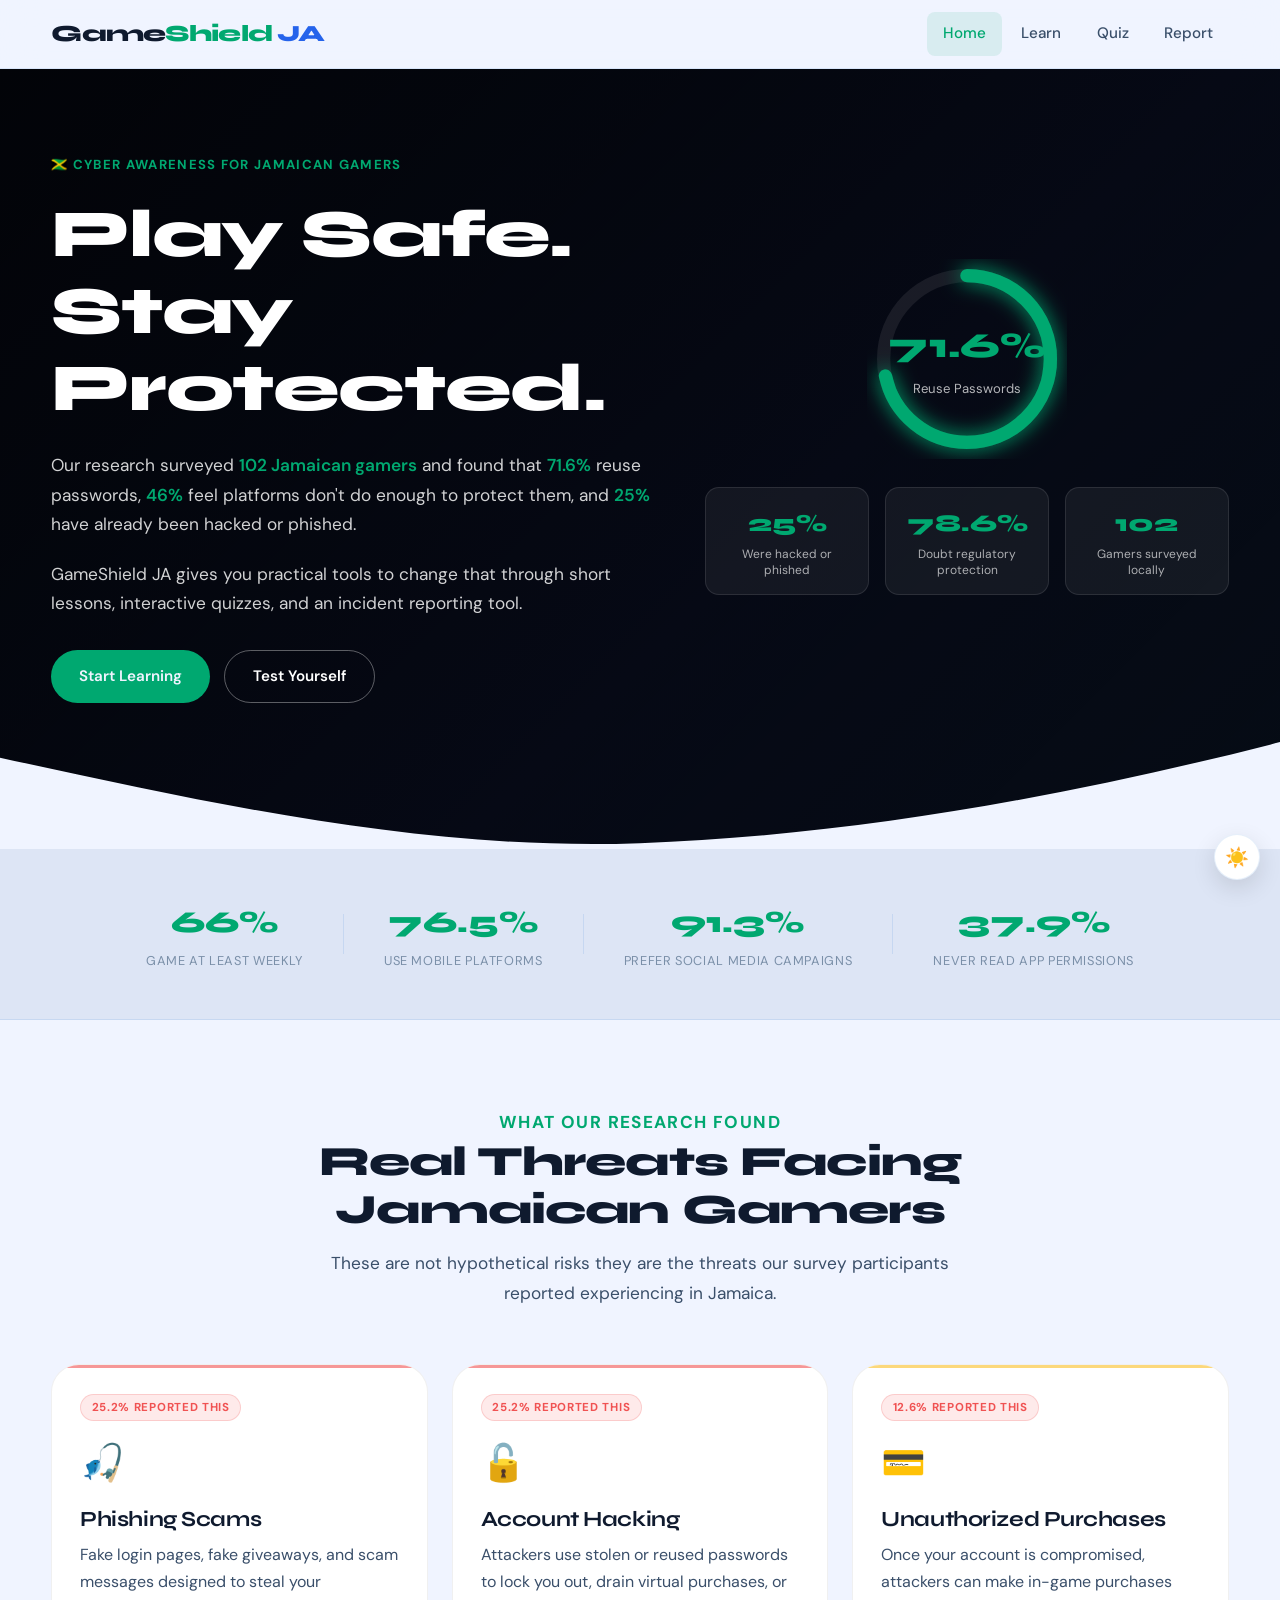
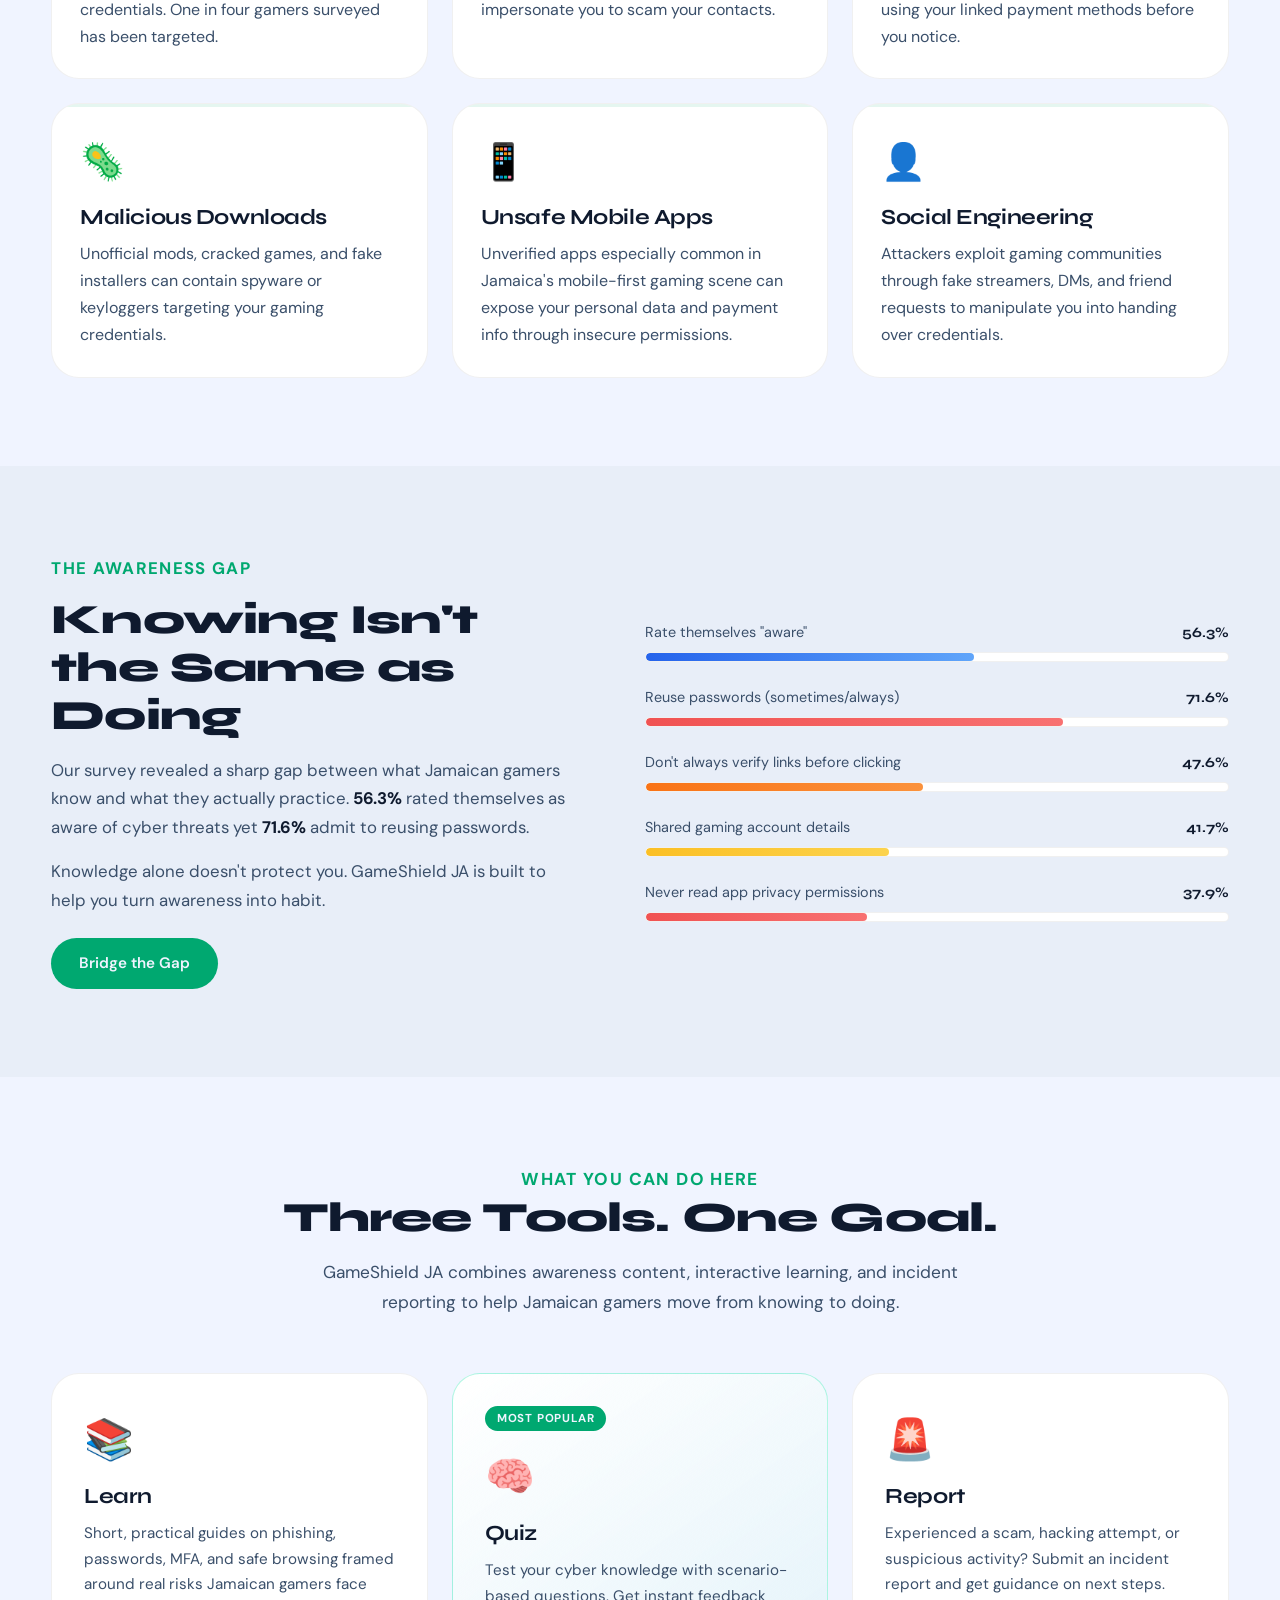
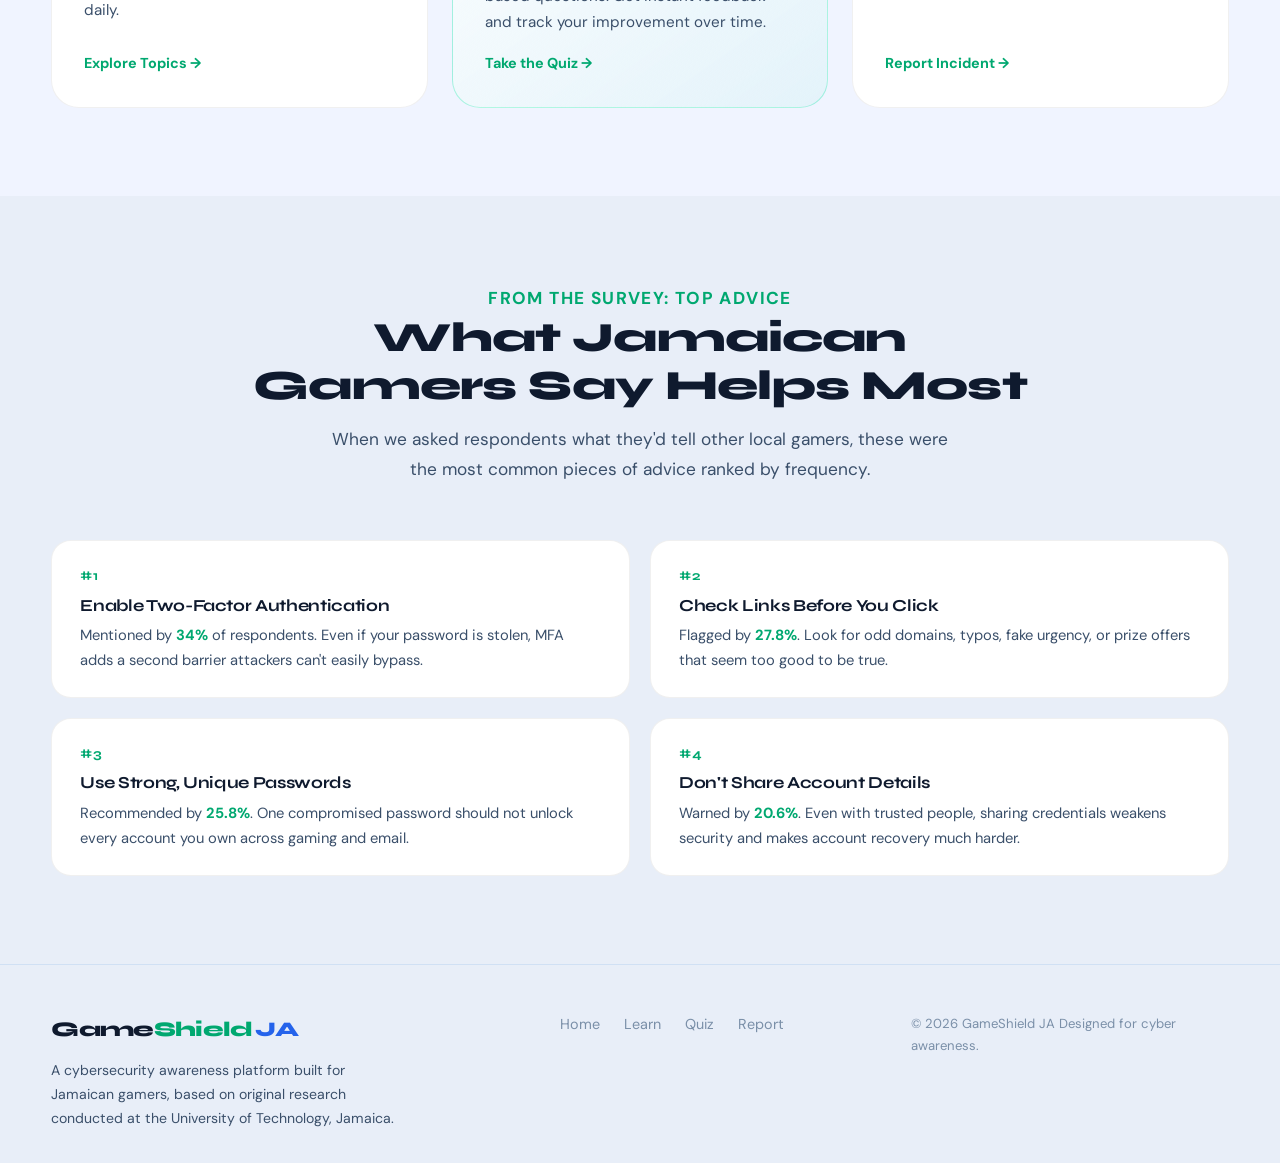
==== index.html @ a0d6e057 "Add files via upload" ====
<!DOCTYPE html>
<html lang="en">
<head>
  <meta charset="UTF-8" />
  <meta name="viewport" content="width=device-width, initial-scale=1.0" />
  <title>GameShield JA | Protecting Jamaican Gamers Online</title>
  <link rel="preconnect" href="https://fonts.googleapis.com">
  <link rel="preconnect" href="https://fonts.gstatic.com" crossorigin>
  <link href="https://fonts.googleapis.com/css2?family=Syne:wght@400;600;700;800&family=DM+Sans:ital,opsz,wght@0,9..40,300;0,9..40,400;0,9..40,500;0,9..40,600;1,9..40,400&display=swap" rel="stylesheet">
  <link rel="stylesheet" href="css/style.css" />
</head>
<body>
  <header class="site-header">
    <div class="container nav-wrap">
      <a href="index.html" class="logo">Game<span>Shield</span>&thinsp;<em>JA</em></a>
      <button class="menu-toggle" aria-label="Open navigation menu" aria-expanded="false" aria-controls="site-nav">&#9776;</button>
      <nav id="site-nav" class="site-nav" aria-label="Main navigation">
        <a href="index.html" class="active">Home</a>
        <a href="learn.html">Learn</a>
        <a href="quiz.html">Quiz</a>
        <a href="report.html">Report</a>
      </nav>
    </div>
  </header>

  <main>
    <!-- HERO -->
    <section class="hero hero-large">
      <video class="hero-video" autoplay muted loop playsinline>
        <source src="assets/videos/homevideo.mp4" type="video/mp4" />
      </video>
      <div class="hero-overlay"></div>
      <div class="container hero-inner">
        <div class="hero-grid">
          <div class="hero-text">
            <span class="eyebrow">&#127471;&#127474; Cyber Awareness for Jamaican Gamers</span>
            <h1>Play Safe.<br>Stay Protected.</h1>
            <p class="hero-copy">
              Our research surveyed <strong>102 Jamaican gamers</strong> and found that <strong>71.6%</strong> reuse passwords, <strong>46%</strong> feel platforms don't do enough to protect them, and <strong>25%</strong> have already been hacked or phished.
            </p>
            <p class="hero-copy">GameShield JA gives you practical tools to change that through short lessons, interactive quizzes, and an incident reporting tool.</p>
            <div class="button-group">
              <a href="learn.html" class="btn btn-primary">Start Learning</a>
              <a href="quiz.html" class="btn btn-outline">Test Yourself</a>
            </div>
          </div>
          <div class="hero-stats">
            <div class="stat-ring">
              <svg viewBox="0 0 120 120" class="ring-svg" aria-hidden="true">
                <circle cx="60" cy="60" r="50" class="ring-track"/>
                <circle cx="60" cy="60" r="50" class="ring-fill"/>
              </svg>
              <div class="ring-label">
                <span class="ring-num">71.6%</span>
                <span class="ring-desc">Reuse Passwords</span>
              </div>
            </div>
            <div class="mini-stats">
              <div class="mini-stat">
                <span class="ms-num">25%</span>
                <span class="ms-label">Were hacked or phished</span>
              </div>
              <div class="mini-stat">
                <span class="ms-num">78.6%</span>
                <span class="ms-label">Doubt regulatory protection</span>
              </div>
              <div class="mini-stat">
                <span class="ms-num">102</span>
                <span class="ms-label">Gamers surveyed locally</span>
              </div>
            </div>
          </div>
        </div>
      </div>
      <div class="hero-curve">
        <svg viewBox="0 0 1440 180" preserveAspectRatio="none" aria-hidden="true">
          <path d="M0,60 C240,120 480,180 720,170 C960,160 1200,110 1440,40 L1440,180 L0,180 Z"></path>
        </svg>
      </div>
    </section>

    <!-- DATA STRIP -->
    <section class="data-strip">
      <div class="container data-strip-inner">
        <div class="ds-item">
          <span class="ds-num">66%</span>
          <span class="ds-label">Game at least weekly</span>
        </div>
        <div class="ds-divider"></div>
        <div class="ds-item">
          <span class="ds-num">76.5%</span>
          <span class="ds-label">Use mobile platforms</span>
        </div>
        <div class="ds-divider"></div>
        <div class="ds-item">
          <span class="ds-num">91.3%</span>
          <span class="ds-label">Prefer social media campaigns</span>
        </div>
        <div class="ds-divider"></div>
        <div class="ds-item">
          <span class="ds-num">37.9%</span>
          <span class="ds-label">Never read app permissions</span>
        </div>
      </div>
    </section>

    <!-- THREATS -->
    <section class="section threats-section" id="threats">
      <div class="container">
        <div class="section-heading">
          <p class="section-tag">What Our Research Found</p>
          <h2>Real Threats Facing Jamaican Gamers</h2>
          <p>These are not hypothetical risks they are the threats our survey participants reported experiencing in Jamaica.</p>
        </div>
        <div class="grid cards-3">
          <article class="card threat-card threat-high">
            <div class="threat-badge">25.2% reported this</div>
            <div class="threat-icon">&#127907;</div>
            <h3>Phishing Scams</h3>
            <p>Fake login pages, fake giveaways, and scam messages designed to steal your credentials. One in four gamers surveyed has been targeted.</p>
          </article>
          <article class="card threat-card threat-high">
            <div class="threat-badge">25.2% reported this</div>
            <div class="threat-icon">&#128275;</div>
            <h3>Account Hacking</h3>
            <p>Attackers use stolen or reused passwords to lock you out, drain virtual purchases, or impersonate you to scam your contacts.</p>
          </article>
          <article class="card threat-card threat-medium">
            <div class="threat-badge">12.6% reported this</div>
            <div class="threat-icon">&#128179;</div>
            <h3>Unauthorized Purchases</h3>
            <p>Once your account is compromised, attackers can make in-game purchases using your linked payment methods before you notice.</p>
          </article>
          <article class="card threat-card">
            <div class="threat-icon">&#129440;</div>
            <h3>Malicious Downloads</h3>
            <p>Unofficial mods, cracked games, and fake installers can contain spyware or keyloggers targeting your gaming credentials.</p>
          </article>
          <article class="card threat-card">
            <div class="threat-icon">&#128241;</div>
            <h3>Unsafe Mobile Apps</h3>
            <p>Unverified apps especially common in Jamaica's mobile-first gaming scene can expose your personal data and payment info through insecure permissions.</p>
          </article>
          <article class="card threat-card">
            <div class="threat-icon">&#128100;</div>
            <h3>Social Engineering</h3>
            <p>Attackers exploit gaming communities through fake streamers, DMs, and friend requests to manipulate you into handing over credentials.</p>
          </article>
        </div>
      </div>
    </section>

    <!-- AWARENESS GAP -->
    <section class="section awareness-section">
      <div class="container">
        <div class="awareness-grid">
          <div class="awareness-text">
            <p class="section-tag">The Awareness Gap</p>
            <h2>Knowing Isn't the Same as Doing</h2>
            <p>Our survey revealed a sharp gap between what Jamaican gamers know and what they actually practice. <strong>56.3%</strong> rated themselves as aware of cyber threats yet <strong>71.6%</strong> admit to reusing passwords.</p>
            <p style="margin-top:1rem">Knowledge alone doesn't protect you. GameShield JA is built to help you turn awareness into habit.</p>
            <a href="learn.html" class="btn btn-primary" style="margin-top:1.5rem; display:inline-flex">Bridge the Gap</a>
          </div>
          <div class="awareness-bars">
            <div class="bar-item">
              <div class="bar-meta"><span>Rate themselves "aware"</span><span class="bar-pct">56.3%</span></div>
              <div class="bar-track"><div class="bar-fill bar-blue" data-w="56.3"></div></div>
            </div>
            <div class="bar-item">
              <div class="bar-meta"><span>Reuse passwords (sometimes/always)</span><span class="bar-pct">71.6%</span></div>
              <div class="bar-track"><div class="bar-fill bar-red" data-w="71.6"></div></div>
            </div>
            <div class="bar-item">
              <div class="bar-meta"><span>Don't always verify links before clicking</span><span class="bar-pct">47.6%</span></div>
              <div class="bar-track"><div class="bar-fill bar-orange" data-w="47.6"></div></div>
            </div>
            <div class="bar-item">
              <div class="bar-meta"><span>Shared gaming account details</span><span class="bar-pct">41.7%</span></div>
              <div class="bar-track"><div class="bar-fill bar-yellow" data-w="41.7"></div></div>
            </div>
            <div class="bar-item">
              <div class="bar-meta"><span>Never read app privacy permissions</span><span class="bar-pct">37.9%</span></div>
              <div class="bar-track"><div class="bar-fill bar-red" data-w="37.9"></div></div>
            </div>
          </div>
        </div>
      </div>
    </section>

    <!-- PLATFORM CARDS -->
    <section class="section platform-section">
      <div class="container">
        <div class="section-heading">
          <p class="section-tag">What You Can Do Here</p>
          <h2>Three Tools. One Goal.</h2>
          <p>GameShield JA combines awareness content, interactive learning, and incident reporting to help Jamaican gamers move from knowing to doing.</p>
        </div>
        <div class="platform-cards">
          <a href="learn.html" class="platform-card">
            <div class="pc-icon">&#128218;</div>
            <h3>Learn</h3>
            <p>Short, practical guides on phishing, passwords, MFA, and safe browsing framed around real risks Jamaican gamers face daily.</p>
            <span class="pc-cta">Explore Topics &rarr;</span>
          </a>
          <a href="quiz.html" class="platform-card platform-card-featured">
            <div class="pc-badge">Most Popular</div>
            <div class="pc-icon">&#129504;</div>
            <h3>Quiz</h3>
            <p>Test your cyber knowledge with scenario-based questions. Get instant feedback and track your improvement over time.</p>
            <span class="pc-cta">Take the Quiz &rarr;</span>
          </a>
          <a href="report.html" class="platform-card">
            <div class="pc-icon">&#128680;</div>
            <h3>Report</h3>
            <p>Experienced a scam, hacking attempt, or suspicious activity? Submit an incident report and get guidance on next steps.</p>
            <span class="pc-cta">Report Incident &rarr;</span>
          </a>
        </div>
      </div>
    </section>

    <!-- TOP TIPS -->
    <section class="section tips-section">
      <div class="container">
        <div class="section-heading">
          <p class="section-tag">From the Survey: Top Advice</p>
          <h2>What Jamaican Gamers Say Helps Most</h2>
          <p>When we asked respondents what they'd tell other local gamers, these were the most common pieces of advice ranked by frequency.</p>
        </div>
        <div class="tips-grid">
          <div class="tip-card">
            <span class="tip-rank">#1</span>
            <h3>Enable Two-Factor Authentication</h3>
            <p>Mentioned by <strong>34%</strong> of respondents. Even if your password is stolen, MFA adds a second barrier attackers can't easily bypass.</p>
          </div>
          <div class="tip-card">
            <span class="tip-rank">#2</span>
            <h3>Check Links Before You Click</h3>
            <p>Flagged by <strong>27.8%</strong>. Look for odd domains, typos, fake urgency, or prize offers that seem too good to be true.</p>
          </div>
          <div class="tip-card">
            <span class="tip-rank">#3</span>
            <h3>Use Strong, Unique Passwords</h3>
            <p>Recommended by <strong>25.8%</strong>. One compromised password should not unlock every account you own across gaming and email.</p>
          </div>
          <div class="tip-card">
            <span class="tip-rank">#4</span>
            <h3>Don't Share Account Details</h3>
            <p>Warned by <strong>20.6%</strong>. Even with trusted people, sharing credentials weakens security and makes account recovery much harder.</p>
          </div>
        </div>
      </div>
    </section>
  </main>

  <footer class="site-footer">
    <div class="container footer-inner">
      <div class="footer-brand">
        <a href="index.html" class="logo footer-logo">Game<span>Shield</span>&thinsp;<em>JA</em></a>
        <p>A cybersecurity awareness platform built for Jamaican gamers, based on original research conducted at the University of Technology, Jamaica.</p>
      </div>
      <nav class="footer-nav" aria-label="Footer navigation">
        <a href="index.html">Home</a>
        <a href="learn.html">Learn</a>
        <a href="quiz.html">Quiz</a>
        <a href="report.html">Report</a>
      </nav>
      <p class="footer-copy">&copy; 2026 GameShield JA Designed for cyber awareness.</p>
    </div>
  </footer>

  <script src="js/script.js"></script>
</body>
</html>
---- css/style.css ----
/* =====================================================
   GameShield JA — Redesigned Stylesheet
   Fonts: Syne (headings) + DM Sans (body)
   Theme: Dark tactical / cyber-green accent
   ===================================================== */

@import url('https://fonts.googleapis.com/css2?family=Syne:wght@400;600;700;800&family=DM+Sans:ital,opsz,wght@0,9..40,300;0,9..40,400;0,9..40,500;0,9..40,600;1,9..40,400&display=swap');

* { box-sizing: border-box; margin: 0; padding: 0; }

:root {
  --bg:           #0a0f1e;
  --bg-mid:       #0f1629;
  --bg-surface:   #151d35;
  --panel:        #1a2340;
  --panel-2:      #1f2a4a;
  --border:       rgba(99,217,180,0.12);
  --border-soft:  rgba(255,255,255,0.06);

  --text:         #e8f0fe;
  --text-light:   #8fa5c8;
  --text-muted:   #5a6f8a;

  --primary:      #00e5a0;
  --primary-dim:  rgba(0,229,160,0.15);
  --primary-glow: rgba(0,229,160,0.35);
  --accent:       #4f8aff;
  --accent-dim:   rgba(79,138,255,0.15);
  --warn:         #fbbf24;
  --warn-dim:     rgba(251,191,36,0.12);
  --danger:       #f05252;
  --danger-dim:   rgba(240,82,82,0.12);
  --success:      #00e5a0;

  --font-head: 'Syne', sans-serif;
  --font-body: 'DM Sans', sans-serif;

  --radius-sm: 0.5rem;
  --radius:    0.875rem;
  --radius-lg: 1.25rem;
  --radius-xl: 1.75rem;

  --trans: 200ms cubic-bezier(.4,0,.2,1);
  --trans-slow: 350ms cubic-bezier(.4,0,.2,1);

  --shadow-sm: 0 2px 8px rgba(0,0,0,.3);
  --shadow-md: 0 8px 24px rgba(0,0,0,.4);
  --shadow-lg: 0 16px 48px rgba(0,0,0,.5);
  --shadow-glow: 0 0 20px var(--primary-glow);
}

/* Light mode overrides */
body.light-mode {
  --bg:          #f0f4ff;
  --bg-mid:      #e8eef8;
  --bg-surface:  #dde5f5;
  --panel:       #ffffff;
  --panel-2:     #f5f8ff;
  --border:      rgba(0,100,200,0.1);
  --border-soft: rgba(0,0,0,0.06);
  --text:        #0f1a2e;
  --text-light:  #3a4f6a;
  --text-muted:  #7a8fa8;
  --primary:     #00a870;
  --primary-dim: rgba(0,168,112,0.1);
  --primary-glow:rgba(0,168,112,0.25);
  --accent:      #2563eb;
  --accent-dim:  rgba(37,99,235,0.1);
  --shadow-md:   0 8px 24px rgba(0,0,0,.12);
  --shadow-lg:   0 16px 48px rgba(0,0,0,.16);
}

html { scroll-behavior: smooth; }

body {
  font-family: var(--font-body);
  background: var(--bg);
  color: var(--text);
  line-height: 1.65;
  -webkit-font-smoothing: antialiased;
  transition: background var(--trans), color var(--trans);
  overflow-x: hidden;
}

/* Background grid texture */
body::before {
  content: '';
  position: fixed;
  inset: 0;
  background-image:
    linear-gradient(rgba(0,229,160,0.03) 1px, transparent 1px),
    linear-gradient(90deg, rgba(0,229,160,0.03) 1px, transparent 1px);
  background-size: 48px 48px;
  pointer-events: none;
  z-index: 0;
}
body.light-mode::before { display: none; }

main { position: relative; z-index: 1; }

h1, h2, h3, h4 {
  font-family: var(--font-head);
  font-weight: 800;
  line-height: 1.15;
  letter-spacing: -0.02em;
  color: var(--text);
}
h1 { font-size: clamp(2.4rem, 5.5vw, 4.2rem); }
h2 { font-size: clamp(1.7rem, 3.5vw, 2.6rem); }
h3 { font-size: clamp(1.1rem, 2vw, 1.35rem); font-weight: 700; }
p  { color: var(--text-light); line-height: 1.7; }
a  { color: var(--primary); }

img, video { max-width: 100%; display: block; }

.container { width: min(1280px, 92%); margin: 0 auto; }

main { animation: fadeUp .5s ease-out; }
@keyframes fadeUp {
  from { opacity: 0; transform: translateY(18px); }
  to   { opacity: 1; transform: translateY(0); }
}

/* ==================== HEADER ==================== */
.site-header {
  background: rgba(10,15,30,0.85);
  backdrop-filter: blur(20px);
  border-bottom: 1px solid var(--border);
  position: sticky; top: 0; z-index: 1000;
  transition: all var(--trans);
}
body.light-mode .site-header {
  background: rgba(240,244,255,0.88);
}

.nav-wrap {
  display: flex;
  justify-content: space-between;
  align-items: center;
  min-height: 68px;
}

.logo {
  font-family: var(--font-head);
  font-weight: 800;
  font-size: 1.45rem;
  text-decoration: none;
  color: var(--text);
  letter-spacing: -0.03em;
  transition: opacity var(--trans);
}
.logo span { color: var(--primary); }
.logo em   { font-style: normal; color: var(--accent); }
.logo:hover { opacity: .85; }

.menu-toggle {
  display: inline-flex; align-items: center; justify-content: center;
  background: var(--panel); color: var(--text);
  border: 1px solid var(--border);
  padding: .55rem .75rem; border-radius: var(--radius-sm);
  cursor: pointer; transition: var(--trans); font-size: 1.1rem;
}
.menu-toggle:hover { background: var(--primary); color: var(--bg); }

.site-nav {
  display: none; flex-direction: column; gap: .35rem;
  position: absolute; top: 68px; right: 4%; width: 220px;
  background: var(--panel); padding: .75rem;
  border: 1px solid var(--border); border-radius: var(--radius-lg);
  box-shadow: var(--shadow-lg);
}
.site-nav.show { display: flex; }

.site-nav a {
  color: var(--text-light); text-decoration: none;
  padding: .6rem 1rem; border-radius: var(--radius-sm);
  font-weight: 500; transition: var(--trans); font-size: .95rem;
}
.site-nav a:hover,
.site-nav a.active {
  background: var(--primary-dim); color: var(--primary);
}

/* ==================== HERO ==================== */
.hero-large {
  position: relative; min-height: 780px;
  overflow: hidden; display: flex; align-items: center;
  padding: 5rem 0 9rem;
  background: linear-gradient(135deg, #080e20 0%, #0d1530 60%, #0a1525 100%);
}

.hero-video {
  position: absolute; inset: 0; width: 100%; height: 100%;
  object-fit: cover; opacity: .18;
}

.hero-overlay {
  position: absolute; inset: 0;
  background: linear-gradient(135deg, rgba(0,0,0,.75) 0%, rgba(0,0,0,.45) 100%);
  z-index: 1;
}

.hero-inner { position: relative; z-index: 2; }

.hero-grid {
  display: grid; gap: 3rem; align-items: center;
}
.hero-grid-single { grid-template-columns: 1fr; max-width: 760px; }

.eyebrow {
  display: inline-block;
  color: var(--primary); font-weight: 700;
  text-transform: uppercase; letter-spacing: .1em;
  font-size: .82rem; margin-bottom: 1.25rem;
}

.hero-text h1 { color: white; margin-bottom: 1.5rem; }
.hero-text h1 br { display: block; }

.hero-copy {
  color: rgba(255,255,255,.82); font-size: 1.08rem;
  margin-bottom: 1.25rem; max-width: 600px;
}
.hero-copy strong { color: var(--primary); font-weight: 600; }

.button-group {
  display: flex; flex-wrap: wrap; gap: .875rem; margin-top: 2rem;
}

/* HERO STATS */
.hero-stats {
  display: flex; flex-direction: column; align-items: center;
  gap: 1.75rem;
}

.stat-ring {
  position: relative; width: 200px; height: 200px;
  display: flex; align-items: center; justify-content: center;
}

.ring-svg {
  position: absolute; inset: 0; width: 100%; height: 100%;
  transform: rotate(-90deg);
}

.ring-track {
  fill: none; stroke: rgba(255,255,255,.08);
  stroke-width: 8;
}

.ring-fill {
  fill: none; stroke: var(--primary);
  stroke-width: 8; stroke-linecap: round;
  stroke-dasharray: 314.16;
  stroke-dashoffset: 314.16;
  animation: ringFill 1.4s ease-out .6s forwards;
  filter: drop-shadow(0 0 6px var(--primary));
}
@keyframes ringFill {
  to { stroke-dashoffset: calc(314.16 * (1 - 0.716)); }
}

.ring-label {
  position: relative; z-index: 2;
  text-align: center; color: white;
}
.ring-num  { display: block; font-family: var(--font-head); font-size: 2.2rem; font-weight: 800; color: var(--primary); }
.ring-desc { display: block; font-size: .82rem; color: rgba(255,255,255,.7); margin-top: .2rem; }

.mini-stats { display: grid; grid-template-columns: repeat(3,1fr); gap: 1rem; width: 100%; }
.mini-stat  { background: rgba(255,255,255,.06); border: 1px solid rgba(255,255,255,.1); border-radius: var(--radius); padding: 1rem; text-align: center; }
.ms-num  { display: block; font-family: var(--font-head); font-size: 1.5rem; font-weight: 800; color: var(--primary); }
.ms-label{ display: block; font-size: .75rem; color: rgba(255,255,255,.65); margin-top: .25rem; line-height: 1.3; }

/* Curve */
.hero-curve { position: absolute; left: 0; bottom: -2px; width: 100%; z-index: 2; line-height: 0; }
.hero-curve svg { width: 100%; height: 140px; display: block; }
.hero-curve path { fill: var(--bg); transition: fill var(--trans); }

/* ==================== DATA STRIP ==================== */
.data-strip {
  background: var(--bg-surface);
  border-bottom: 1px solid var(--border);
  padding: 2.25rem 0;
}
.data-strip-inner {
  display: flex; align-items: center;
  justify-content: center; gap: 0; flex-wrap: wrap;
}
.ds-item {
  display: flex; flex-direction: column; align-items: center;
  padding: .75rem 2.5rem; text-align: center;
}
.ds-num   { font-family: var(--font-head); font-size: 1.9rem; font-weight: 800; color: var(--primary); }
.ds-label { font-size: .8rem; color: var(--text-muted); margin-top: .2rem; text-transform: uppercase; letter-spacing: .05em; }
.ds-divider {
  width: 1px; height: 40px;
  background: var(--border); flex-shrink: 0;
}

/* ==================== SECTION BASE ==================== */
.section { padding: 5.5rem 0; }

.section-heading {
  text-align: center; max-width: 800px; margin: 0 auto 3.5rem;
}
.section-tag {
  display: inline-block; color: var(--primary);
  font-weight: 700; text-transform: uppercase;
  letter-spacing: .08em; font-size: .8rem;
  margin-bottom: .875rem;
}
.section-heading h2 { margin-bottom: 1rem; }
.section-heading p  { font-size: 1.08rem; max-width: 640px; margin: 0 auto; }

/* ==================== CARDS ==================== */
.card {
  background: var(--panel);
  border: 1px solid var(--border-soft);
  border-radius: var(--radius-xl);
  padding: 1.75rem;
  transition: var(--trans-slow);
}
.card:hover {
  transform: translateY(-4px);
  box-shadow: var(--shadow-md);
  border-color: var(--border);
}

.grid { display: grid; gap: 1.5rem; }
.cards-3 { grid-template-columns: 1fr; }

.threat-card { position: relative; overflow: hidden; }
.threat-card::before {
  content: '';
  position: absolute; top: 0; left: 0; right: 0; height: 3px;
  background: var(--primary-dim);
}
.threat-high::before  { background: var(--danger); opacity: .6; }
.threat-medium::before{ background: var(--warn);   opacity: .6; }

.threat-badge {
  font-size: .72rem; font-weight: 700; text-transform: uppercase;
  letter-spacing: .06em; color: var(--danger);
  background: var(--danger-dim); border: 1px solid rgba(240,82,82,.2);
  border-radius: 99px; padding: .2rem .65rem;
  display: inline-block; margin-bottom: .75rem;
}

.threat-icon { font-size: 2.25rem; margin-bottom: .875rem; display: block; }
.threat-card h3 { margin-bottom: .6rem; }

/* ==================== AWARENESS BARS ==================== */
.awareness-section { background: var(--bg-mid); }
.awareness-grid {
  display: grid; gap: 4rem; align-items: center;
}
.awareness-text h2 { margin-bottom: 1rem; }
.awareness-text p  { font-size: 1.05rem; }
.awareness-text strong { color: var(--text); }

.awareness-bars { display: flex; flex-direction: column; gap: 1.5rem; }
.bar-item {}
.bar-meta {
  display: flex; justify-content: space-between;
  margin-bottom: .45rem; font-size: .9rem;
}
.bar-meta span:first-child { color: var(--text-light); }
.bar-pct { font-weight: 700; font-family: var(--font-head); color: var(--text); }
.bar-track {
  height: 10px; background: var(--panel);
  border-radius: 99px; overflow: hidden;
  border: 1px solid var(--border-soft);
}
.bar-fill {
  height: 100%; border-radius: 99px;
  width: 0; transition: width 1.2s cubic-bezier(.4,0,.2,1);
}
.bar-fill.animate { width: var(--bar-w, 0%); }
.bar-blue   { background: linear-gradient(90deg, var(--accent), #60a5fa); }
.bar-red    { background: linear-gradient(90deg, var(--danger), #f87171); }
.bar-orange { background: linear-gradient(90deg, #f97316, #fb923c); }
.bar-yellow { background: linear-gradient(90deg, var(--warn), #fcd34d); }

/* ==================== ACTION SECTION ==================== */
.action-section { background: var(--bg-mid); }
.action-grid { display: grid; gap: 3rem; align-items: center; }
.action-text h2 { margin-bottom: 1rem; }
.action-text strong { color: var(--text); }
.action-cards { display: flex; flex-direction: column; gap: 1rem; }

.small-feature-card {
  background: var(--panel-2);
  border: 1px solid var(--border-soft);
  border-radius: var(--radius-lg);
  padding: 1.25rem 1.5rem;
  transition: var(--trans);
}
.small-feature-card:hover {
  border-color: var(--primary);
  transform: translateX(4px);
}
.small-feature-card h3 { margin-bottom: .4rem; font-size: 1rem; }

.sfc-warning { border-left: 3px solid var(--warn) !important; }
.sfc-warning h3 { color: var(--warn); }

/* ==================== PLATFORM CARDS ==================== */
.platform-section { background: var(--bg); }
.platform-cards {
  display: grid; gap: 1.5rem;
}
.platform-card {
  background: var(--panel);
  border: 1px solid var(--border-soft);
  border-radius: var(--radius-xl);
  padding: 2rem;
  text-decoration: none;
  color: var(--text);
  display: flex; flex-direction: column; gap: .75rem;
  position: relative; overflow: hidden;
  transition: var(--trans-slow);
}
.platform-card:hover {
  transform: translateY(-6px);
  border-color: var(--border);
  box-shadow: var(--shadow-md);
}
.platform-card-featured {
  border-color: rgba(0,229,160,.3);
  background: linear-gradient(145deg, var(--panel), rgba(0,229,160,.05));
}
.platform-card-featured:hover {
  border-color: var(--primary);
  box-shadow: 0 16px 40px rgba(0,229,160,.15);
}

.pc-badge {
  font-size: .72rem; font-weight: 700; text-transform: uppercase;
  letter-spacing: .07em; color: var(--bg);
  background: var(--primary);
  border-radius: 99px; padding: .2rem .75rem;
  display: inline-block; width: fit-content;
}

.pc-icon { font-size: 2.5rem; }
.platform-card h3 { margin: 0; }
.platform-card p  { flex: 1; font-size: .95rem; }
.pc-cta { color: var(--primary); font-weight: 700; font-size: .9rem; margin-top: .25rem; }

/* ==================== TIPS SECTION ==================== */
.tips-section { background: var(--bg-mid); }
.tips-grid { display: grid; gap: 1.25rem; }
.tip-card {
  background: var(--panel);
  border: 1px solid var(--border-soft);
  border-radius: var(--radius-lg);
  padding: 1.5rem 1.75rem;
  display: flex; flex-direction: column; gap: .5rem;
  transition: var(--trans);
}
.tip-card:hover { border-color: var(--border); transform: translateY(-3px); }
.tip-rank {
  font-family: var(--font-head); font-size: .85rem;
  color: var(--primary); font-weight: 700;
  letter-spacing: .05em;
}
.tip-card h3 { font-size: 1.05rem; margin: 0; }
.tip-card p  { font-size: .92rem; }
.tip-card strong { color: var(--primary); }

/* ==================== BUTTONS ==================== */
.btn {
  display: inline-flex; align-items: center; justify-content: center;
  gap: .5rem; text-decoration: none; border: none; cursor: pointer;
  padding: .8rem 1.75rem; border-radius: 99px;
  font-weight: 600; font-size: .95rem; font-family: var(--font-body);
  transition: var(--trans); position: relative; overflow: hidden;
}
.btn:hover { transform: translateY(-2px); box-shadow: var(--shadow-md); }
.btn:active { transform: translateY(0); }

.btn-primary {
  background: var(--primary); color: var(--bg);
}
.btn-primary:hover {
  background: #00ffb3;
  box-shadow: var(--shadow-glow);
}

.btn-outline {
  background: transparent; color: white;
  border: 1.5px solid rgba(255,255,255,.35);
}
.btn-outline:hover {
  background: rgba(255,255,255,.1);
  border-color: rgba(255,255,255,.6);
}

.btn-danger {
  background: var(--danger); color: white;
}
.btn-danger:hover { filter: brightness(1.1); }

/* ==================== LEARN PAGE ==================== */
.learn-card-section { background: var(--bg); }
.learn-card-grid { display: grid; gap: 1.5rem; margin-top: 2rem; }

.learn-info-card {
  position: relative; min-height: 460px;
  border-radius: var(--radius-xl); overflow: hidden;
  box-shadow: var(--shadow-md); transition: var(--trans-slow);
}
.learn-info-card:hover { transform: translateY(-8px); box-shadow: var(--shadow-lg); }

.learn-card-image {
  width: 100%; height: 100%; object-fit: cover;
  transition: transform var(--trans-slow);
}
.learn-info-card:hover .learn-card-image { transform: scale(1.06); }

.learn-card-overlay {
  position: absolute; left: 1rem; right: 1rem; bottom: 1rem;
  padding: 1.5rem; border-radius: var(--radius-lg);
  color: white;
  background: linear-gradient(135deg, rgba(10,15,30,.9), rgba(10,15,30,.75));
  backdrop-filter: blur(12px);
  border: 1px solid rgba(0,229,160,.2);
  transition: var(--trans);
}
.learn-card-label {
  font-size: .78rem; color: var(--primary);
  margin-bottom: .5rem; text-transform: uppercase; letter-spacing: .06em;
}
.learn-card-overlay h3 { color: white; margin-bottom: .6rem; }
.learn-card-overlay p  { color: rgba(255,255,255,.82); font-size: .92rem; }
.learn-card-arrow {
  position: absolute; right: 1rem; bottom: 1rem;
  width: 38px; height: 38px; border-radius: 50%;
  background: rgba(0,229,160,.15); color: var(--primary);
  display: flex; align-items: center; justify-content: center;
  text-decoration: none; font-size: 1.2rem; transition: var(--trans);
}
.learn-card-arrow:hover { background: var(--primary); color: var(--bg); }

.learn-gradient-wrap {
  background: linear-gradient(180deg, var(--bg-mid), var(--bg));
}

/* ==================== SIMULATION ==================== */
.fake-email {
  background: var(--warn-dim);
  border-left: 4px solid var(--warn);
  border-radius: var(--radius-lg); padding: 1.5rem;
  margin-bottom: 1rem;
}
.fake-email p { color: var(--text); margin: .4rem 0; }
.simulation { max-width: 600px; margin: 0 auto; }

/* ==================== QUIZ ==================== */
.quiz-form { max-width: 780px; margin: 0 auto; }
.quiz-form fieldset {
  border: 1.5px solid var(--border-soft); padding: 1.5rem;
  border-radius: var(--radius-lg); margin-bottom: 1.5rem;
  background: var(--panel); transition: var(--trans);
}
.quiz-form fieldset:hover { border-color: var(--border); }
.quiz-form legend { font-family: var(--font-head); font-weight: 700; padding: 0 .6rem; color: var(--text); font-size: 1.05rem; }
.quiz-form label {
  display: block; margin-top: .85rem;
  color: var(--text-light); cursor: pointer; transition: var(--trans);
}
.quiz-form label:hover { color: var(--primary); }
.quiz-form input[type="radio"] { margin-right: .5rem; accent-color: var(--primary); }

.stats-card { margin-top: 2rem; text-align: center; }
.stats-row {
  display: flex; justify-content: center; gap: 2rem; margin-top: 1rem;
}
.stat-box {
  display: flex; flex-direction: column; align-items: center; gap: .25rem;
}
.stat-val { font-family: var(--font-head); font-size: 1.5rem; font-weight: 800; color: var(--primary); }
.stat-lbl { font-size: .8rem; color: var(--text-muted); text-transform: uppercase; letter-spacing: .05em; }

/* ==================== REPORT ==================== */
.report-form { max-width: 820px; margin: 0 auto; }
.report-why {
  display: grid; gap: 1rem; margin-bottom: 2.5rem;
}
.why-item {
  display: flex; gap: 1.25rem; align-items: flex-start;
  background: var(--panel); border: 1px solid var(--border-soft);
  border-radius: var(--radius-lg); padding: 1.25rem;
}
.why-icon { font-size: 1.75rem; flex-shrink: 0; margin-top: .1rem; }
.why-item strong { color: var(--text); display: block; margin-bottom: .3rem; }
.why-item p { font-size: .9rem; }

.form-row { display: grid; gap: 1rem; }
.form-group { margin-bottom: 1.25rem; }
.form-group label { display: block; margin-bottom: .5rem; font-weight: 600; color: var(--text); font-size: .92rem; }
.form-group input,
.form-group select,
.form-group textarea {
  width: 100%; padding: .9rem 1rem;
  border-radius: var(--radius); border: 1.5px solid var(--border-soft);
  background: var(--panel-2); color: var(--text);
  font-family: var(--font-body); font-size: .95rem;
  transition: var(--trans);
}
.form-group input:focus,
.form-group select:focus,
.form-group textarea:focus {
  outline: none; border-color: var(--primary);
  box-shadow: 0 0 0 3px var(--primary-dim);
}
.form-group input::placeholder,
.form-group textarea::placeholder { color: var(--text-muted); }
.form-group small { display: block; color: var(--text-muted); margin-top: .4rem; font-size: .82rem; }
.checkbox-group { display: flex; align-items: flex-start; gap: .75rem; }
.checkbox-group input { width: auto; margin-top: .2rem; accent-color: var(--primary); }
.checkbox-group label { margin-bottom: 0; font-weight: 400; font-size: .92rem; }

.next-steps-card { margin-top: 2rem; }
.next-steps-card h2 { margin-bottom: 1.5rem; }
.next-steps-grid { display: grid; gap: 1rem; }
.ns-step {
  display: flex; gap: 1rem; align-items: flex-start;
  background: var(--panel-2); border: 1px solid var(--border-soft);
  border-radius: var(--radius-lg); padding: 1.25rem;
}
.ns-num {
  min-width: 36px; height: 36px; border-radius: 50%;
  background: var(--primary-dim); color: var(--primary);
  font-family: var(--font-head); font-weight: 800; font-size: 1.1rem;
  display: flex; align-items: center; justify-content: center; flex-shrink: 0;
}
.ns-step h3 { margin-bottom: .35rem; font-size: 1rem; }
.ns-step p  { font-size: .9rem; }

/* ==================== ALERTS ==================== */
.alert {
  margin-top: 1.5rem; padding: 1rem 1.25rem;
  border-radius: var(--radius-lg); font-weight: 500;
  animation: slideIn .3s ease-out;
  white-space: pre-line;
}
@keyframes slideIn {
  from { opacity: 0; transform: translateY(-8px); }
  to   { opacity: 1; transform: translateY(0); }
}
.alert-success { background: rgba(0,229,160,.1); border: 1px solid var(--success); color: var(--success); }
.alert-error   { background: var(--danger-dim); border: 1px solid var(--danger); color: var(--danger); }
.hidden { display: none !important; }

/* ==================== TOAST ==================== */
.toast {
  position: fixed; bottom: 2rem; right: 2rem;
  background: var(--panel); border-radius: var(--radius-lg);
  padding: 1rem 1.25rem;
  display: flex; align-items: center; gap: .875rem;
  box-shadow: var(--shadow-lg); z-index: 10000; max-width: 360px;
  border-left: 4px solid;
  transform: translateX(420px);
  transition: transform .3s cubic-bezier(.4,0,.2,1);
}
.toast.show { transform: translateX(0); }
.toast-success { border-left-color: var(--success); }
.toast-error   { border-left-color: var(--danger); }
.toast-info    { border-left-color: var(--accent); }
.toast-icon    { font-size: 1.2rem; }
.toast-message { flex: 1; color: var(--text); font-size: .9rem; }
.toast-close   { background: none; border: none; font-size: 1.2rem; cursor: pointer; color: var(--text-muted); transition: var(--trans); padding: 0; width: 22px; height: 22px; display: flex; align-items: center; justify-content: center; }
.toast-close:hover { color: var(--danger); }

/* ==================== THEME TOGGLE ==================== */
.theme-toggle-corner {
  position: fixed; bottom: 20px; right: 20px;
  width: 46px; height: 46px; border-radius: 50%;
  background: var(--panel); border: 1px solid var(--border);
  cursor: pointer; font-size: 1.2rem;
  display: flex; align-items: center; justify-content: center;
  transition: all var(--trans); box-shadow: var(--shadow-md);
  z-index: 9999; color: var(--text);
}
.theme-toggle-corner:hover {
  transform: scale(1.1) rotate(15deg);
  background: var(--primary); color: var(--bg);
}

/* ==================== FOOTER ==================== */
.site-footer {
  background: var(--bg-mid); border-top: 1px solid var(--border);
  padding: 3rem 0 2rem;
}
.footer-inner {
  display: grid; gap: 2rem;
}
.footer-brand .logo { font-size: 1.3rem; display: inline-block; margin-bottom: .75rem; }
.footer-brand p { font-size: .88rem; max-width: 360px; }
.footer-nav {
  display: flex; flex-wrap: wrap; gap: .5rem 1.5rem;
}
.footer-nav a { color: var(--text-muted); text-decoration: none; font-size: .9rem; transition: var(--trans); }
.footer-nav a:hover { color: var(--primary); }
.footer-copy { font-size: .82rem; color: var(--text-muted); }
.footer-logo { text-decoration: none; }

/* ==================== PROGRESS BAR ==================== */
.quiz-progress {
  height: 6px; background: var(--panel);
  border-radius: 99px; margin-bottom: 2rem;
  overflow: hidden; border: 1px solid var(--border-soft);
}
.quiz-progress .progress-bar {
  height: 100%; background: linear-gradient(90deg, var(--primary), var(--accent));
  border-radius: 99px; transition: width .3s ease;
}

.error-message { font-size: .75rem; color: var(--danger); display: block; margin-top: .25rem; animation: slideIn .2s ease-out; }

/* ==================== RESPONSIVE ==================== */
@media (min-width: 769px) {
  .menu-toggle { display: none; }
  .site-nav {
    position: static; width: auto; display: flex;
    flex-direction: row; background: transparent; border: none;
    box-shadow: none; padding: 0; gap: .2rem;
  }
  .site-nav a:hover,
  .site-nav a.active { transform: none; }
  .hero-grid { grid-template-columns: 1.1fr .95fr; }
  .cards-3   { grid-template-columns: repeat(3, 1fr); }
  .action-grid { grid-template-columns: 1fr 1fr; }
  .awareness-grid { grid-template-columns: 1fr 1.1fr; }
  .platform-cards { grid-template-columns: repeat(3, 1fr); }
  .tips-grid  { grid-template-columns: repeat(2, 1fr); }
  .learn-card-grid { grid-template-columns: repeat(3, 1fr); }
  .form-row   { grid-template-columns: 1fr 1fr; }
  .next-steps-grid { grid-template-columns: repeat(2, 1fr); }
  .report-why { grid-template-columns: repeat(3, 1fr); }
  .footer-inner { grid-template-columns: 1.5fr 1fr 1fr; align-items: start; }
}

@media (max-width: 768px) {
  .hero-large { min-height: auto; padding: 3.5rem 0 6.5rem; }
  .hero-stats  { flex-direction: row; flex-wrap: wrap; justify-content: center; }
  .mini-stats  { grid-template-columns: repeat(3, 1fr); }
  .data-strip-inner { flex-direction: column; gap: .5rem; }
  .ds-divider  { width: 60px; height: 1px; }
  .section     { padding: 3.5rem 0; }
  .toast       { bottom: 1rem; right: 1rem; left: 1rem; max-width: none; }
  .theme-toggle-corner { bottom: 16px; right: 16px; width: 42px; height: 42px; }
}

@media (prefers-reduced-motion: reduce) {
  *, *::before, *::after {
    animation-duration: .01ms !important;
    animation-iteration-count: 1 !important;
    transition-duration: .01ms !important;
    scroll-behavior: auto !important;
  }
}

:focus-visible {
  outline: 2px solid var(--primary); outline-offset: 2px;
  border-radius: var(--radius-sm);
}
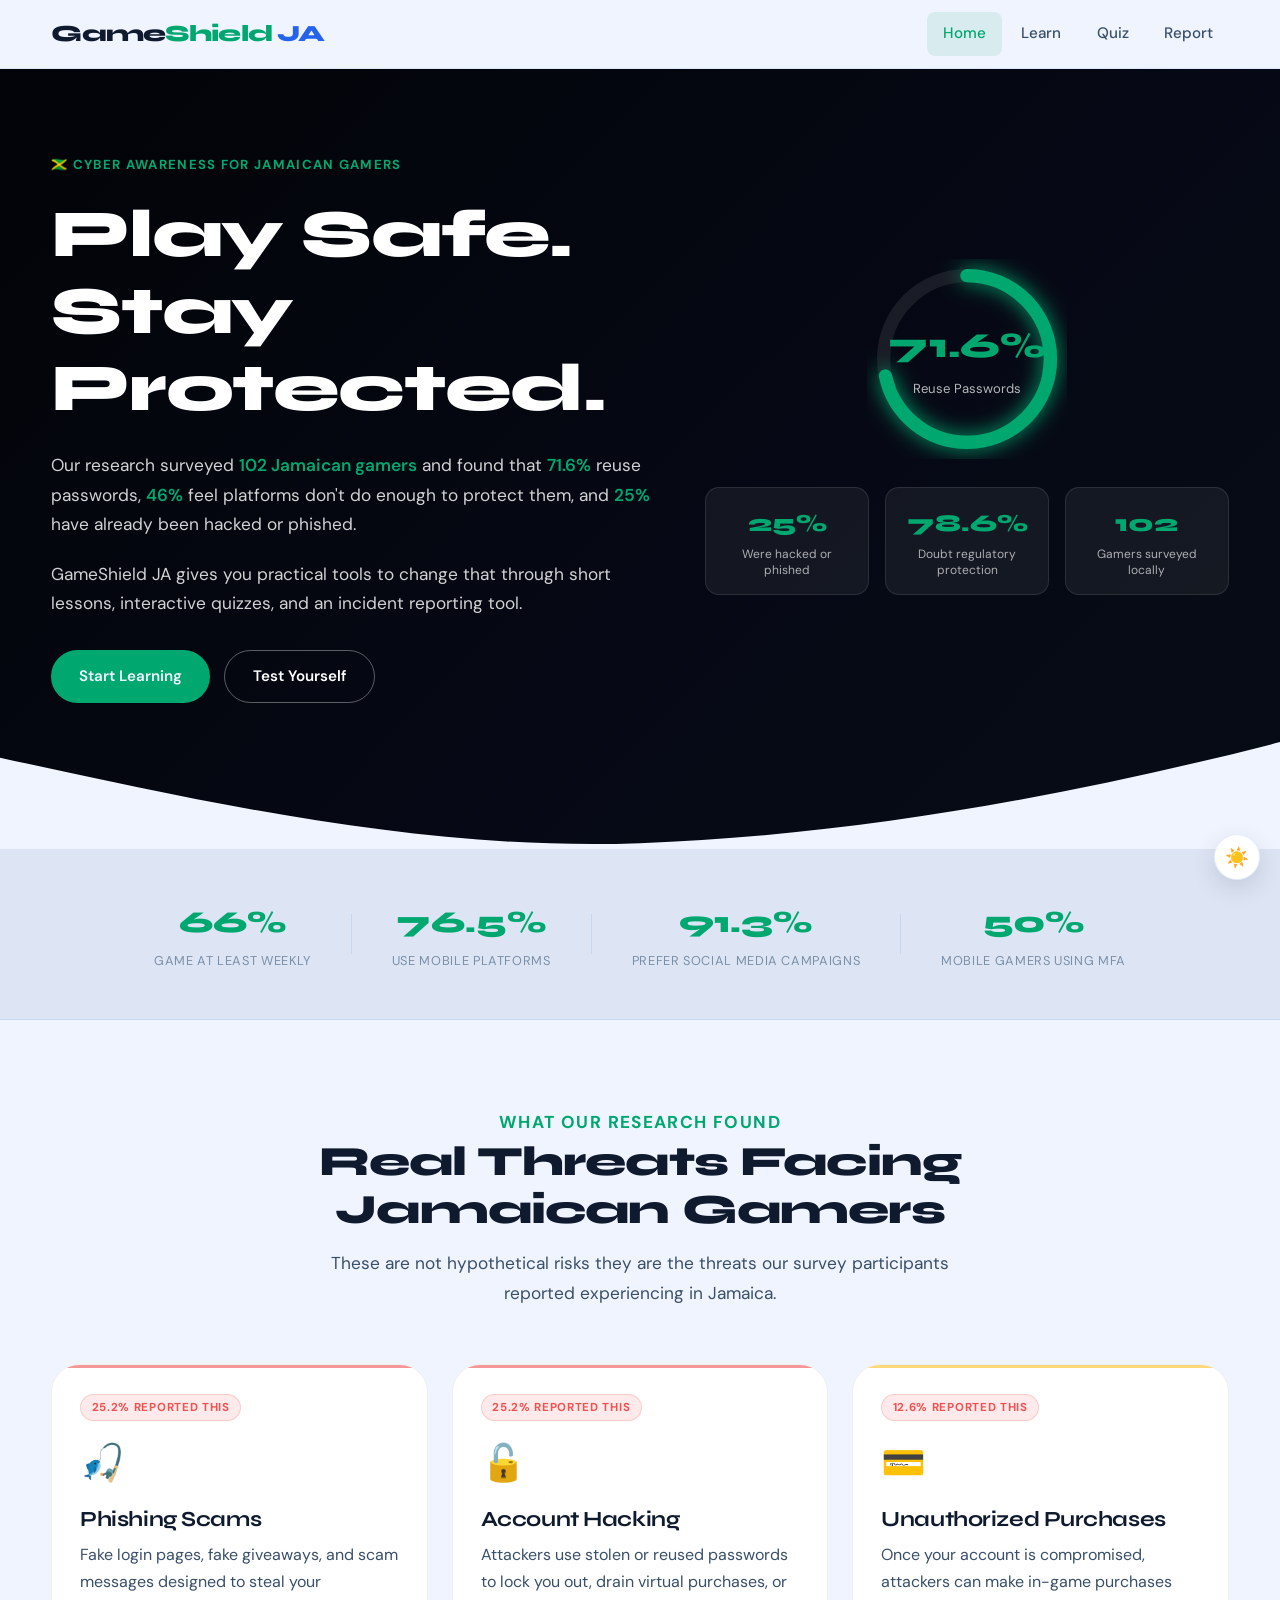
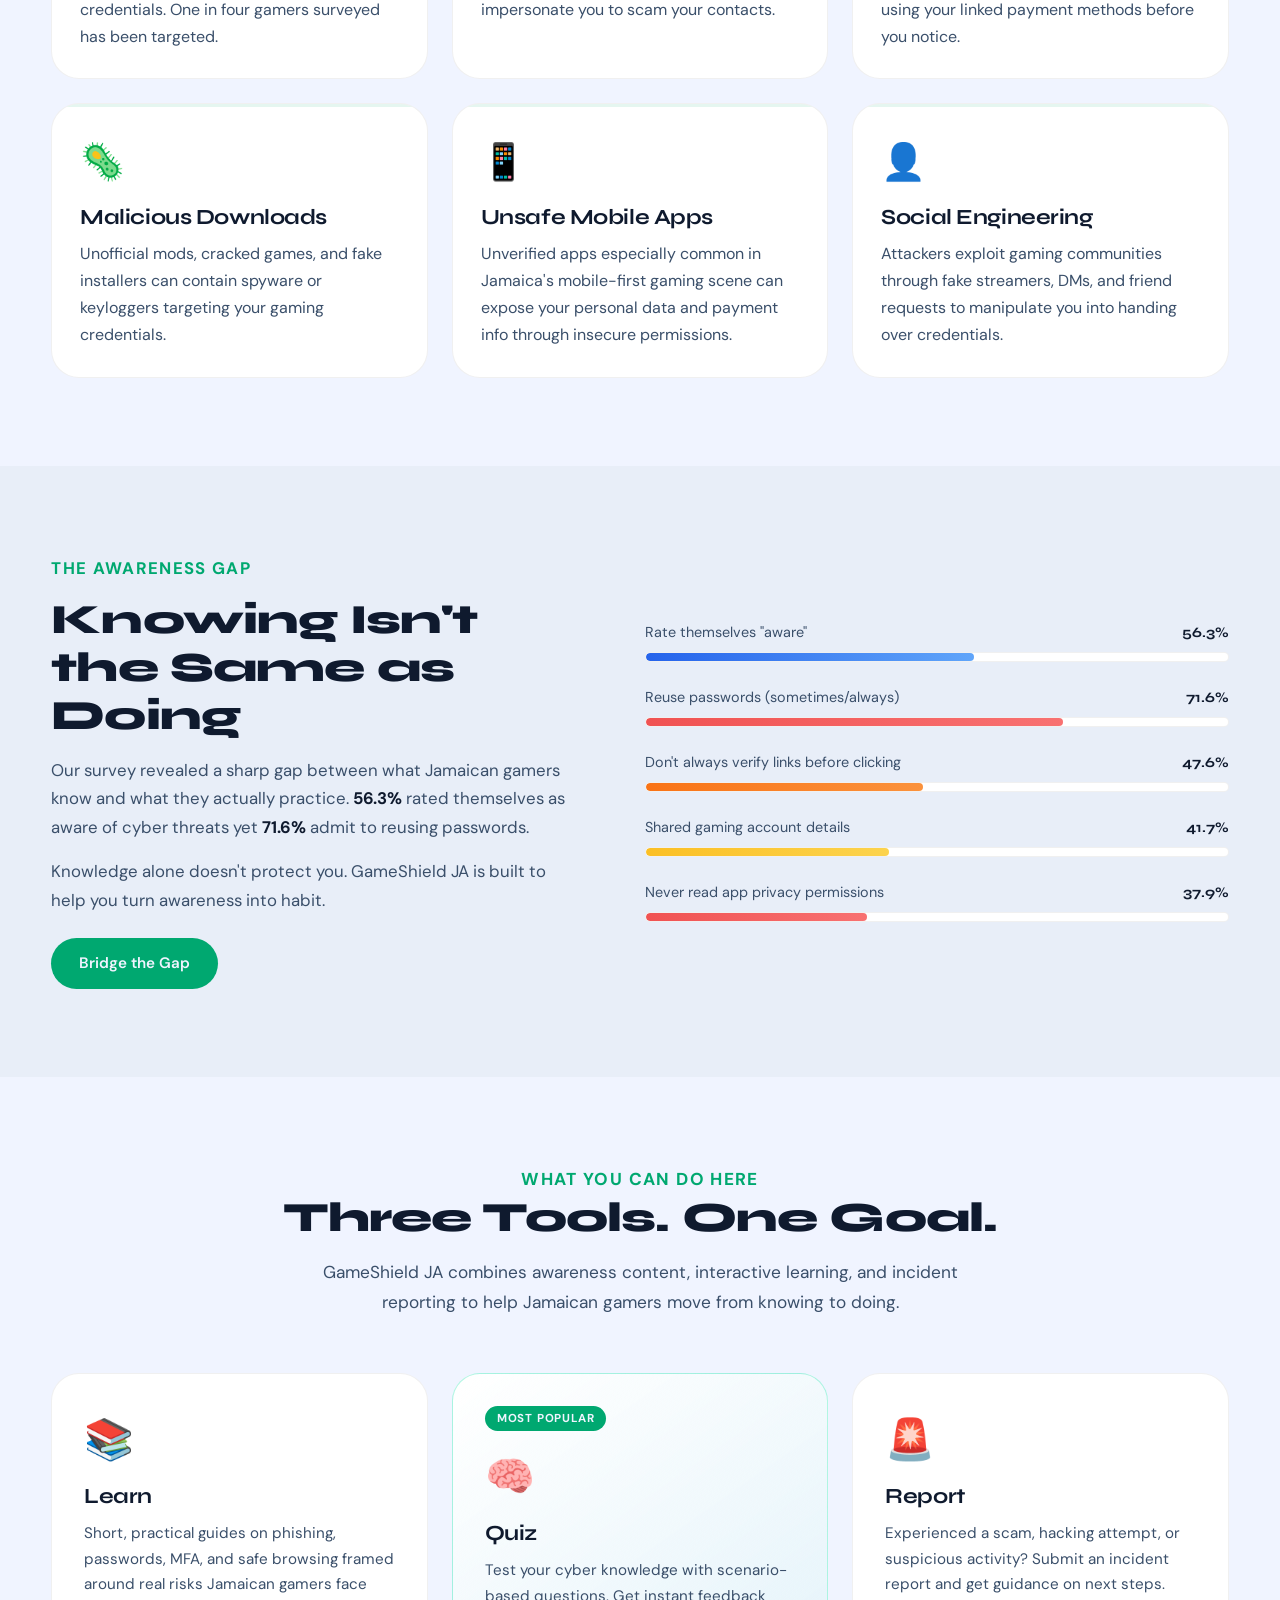
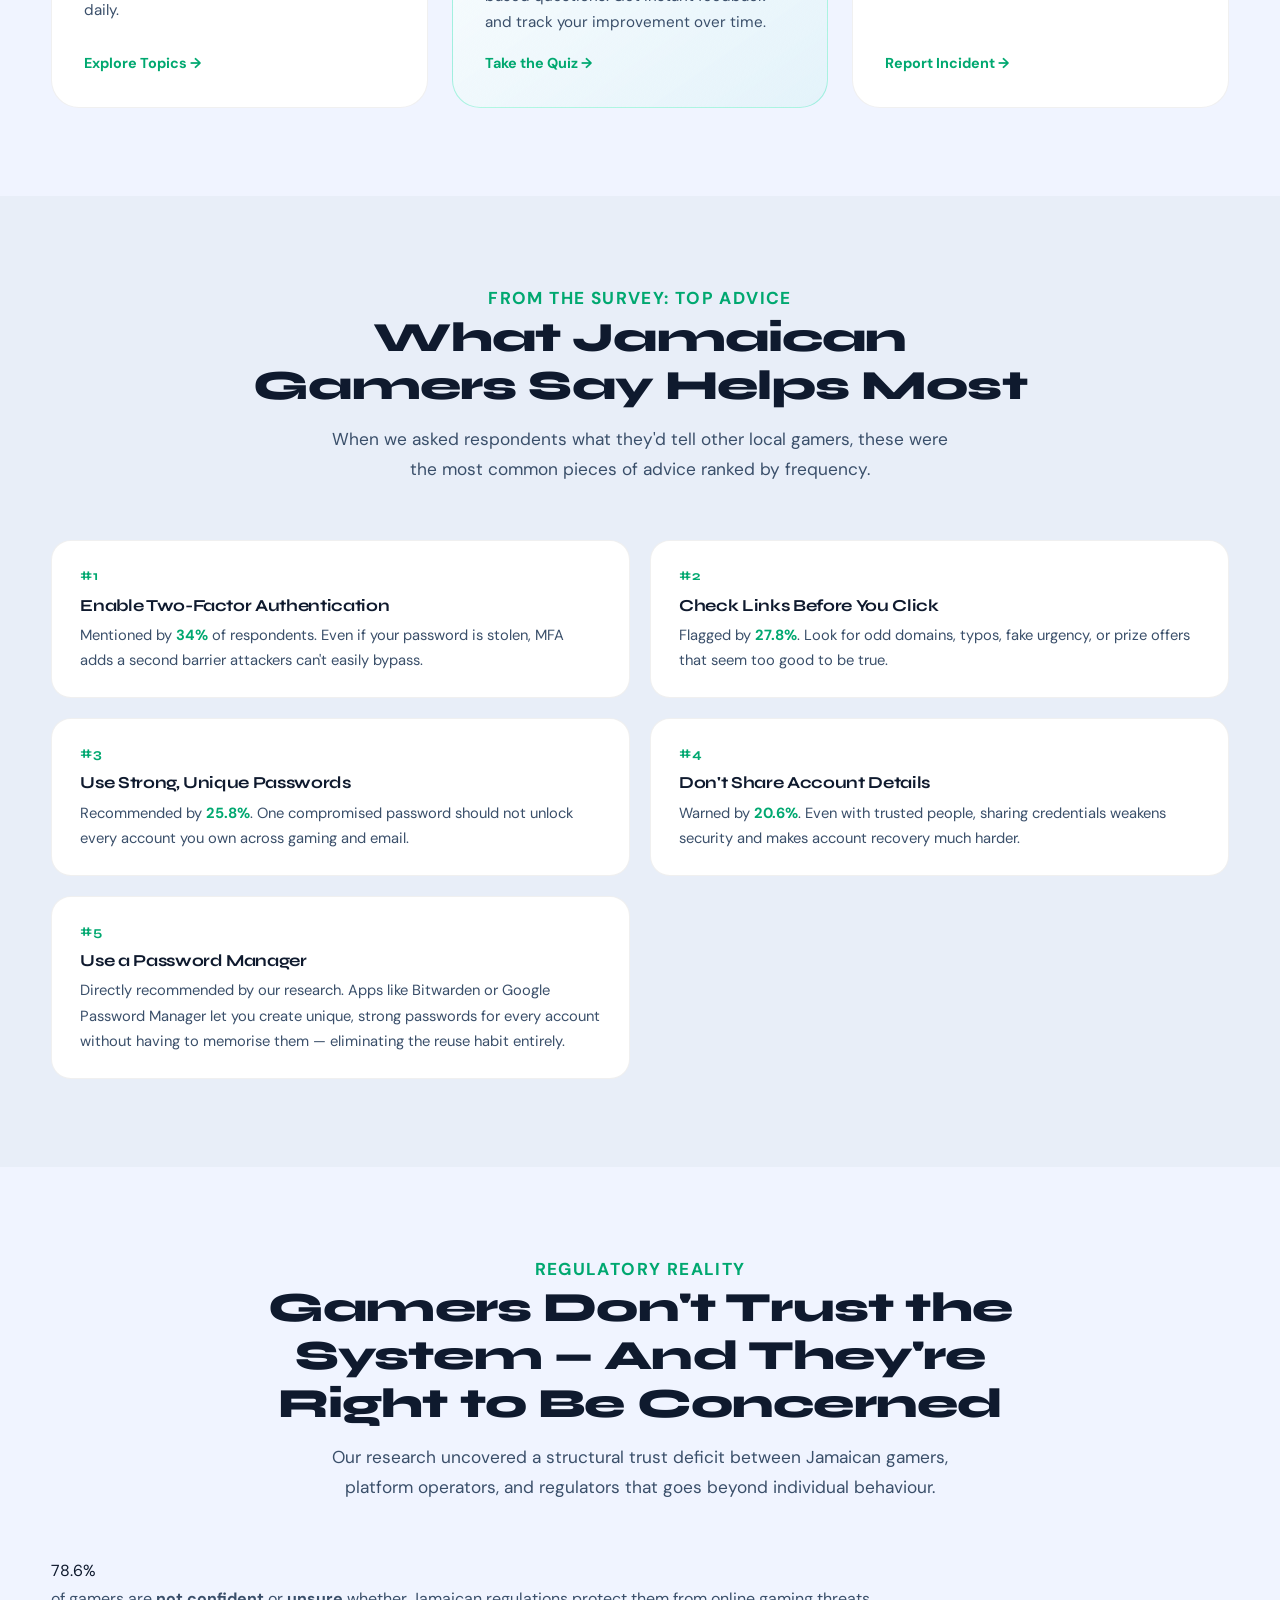
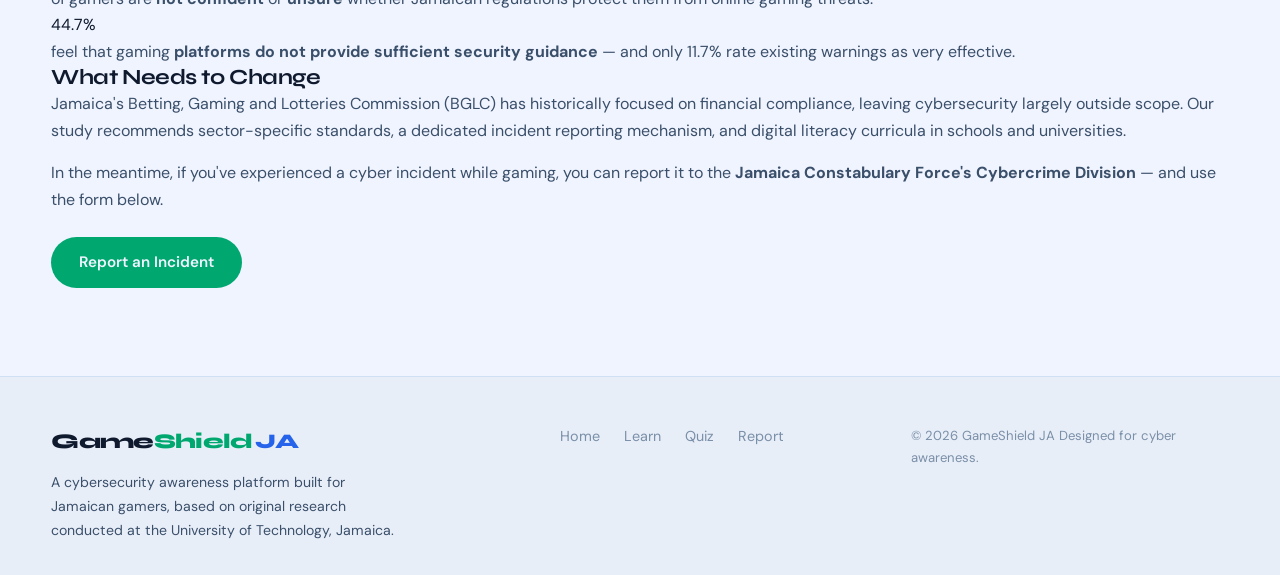
==== commit 379795fd: "Update index.html" ====
--- a/index.html
+++ b/index.html
@@ -98,8 +98,8 @@
         </div>
         <div class="ds-divider"></div>
         <div class="ds-item">
-          <span class="ds-num">37.9%</span>
-          <span class="ds-label">Never read app permissions</span>
+          <span class="ds-num">50%</span>
+          <span class="ds-label">Mobile gamers using MFA</span>
         </div>
       </div>
     </section>
@@ -248,6 +248,38 @@
             <h3>Don't Share Account Details</h3>
             <p>Warned by <strong>20.6%</strong>. Even with trusted people, sharing credentials weakens security and makes account recovery much harder.</p>
           </div>
+          <div class="tip-card">
+            <span class="tip-rank">#5</span>
+            <h3>Use a Password Manager</h3>
+            <p>Directly recommended by our research. Apps like Bitwarden or Google Password Manager let you create unique, strong passwords for every account without having to memorise them — eliminating the reuse habit entirely.</p>
+          </div>
+        </div>
+      </div>
+    </section>
+
+    <!-- TRUST GAP -->
+    <section class="section trust-gap-section">
+      <div class="container">
+        <div class="section-heading">
+          <p class="section-tag">Regulatory Reality</p>
+          <h2>Gamers Don't Trust the System — And They're Right to Be Concerned</h2>
+          <p>Our research uncovered a structural trust deficit between Jamaican gamers, platform operators, and regulators that goes beyond individual behaviour.</p>
+        </div>
+        <div class="trust-gap-grid">
+          <div class="trust-stat-card">
+            <span class="tg-num">78.6%</span>
+            <p>of gamers are <strong>not confident</strong> or <strong>unsure</strong> whether Jamaican regulations protect them from online gaming threats.</p>
+          </div>
+          <div class="trust-stat-card">
+            <span class="tg-num">44.7%</span>
+            <p>feel that gaming <strong>platforms do not provide sufficient security guidance</strong> — and only 11.7% rate existing warnings as very effective.</p>
+          </div>
+          <div class="trust-gap-text">
+            <h3>What Needs to Change</h3>
+            <p>Jamaica's Betting, Gaming and Lotteries Commission (BGLC) has historically focused on financial compliance, leaving cybersecurity largely outside scope. Our study recommends sector-specific standards, a dedicated incident reporting mechanism, and digital literacy curricula in schools and universities.</p>
+            <p style="margin-top:.875rem">In the meantime, if you've experienced a cyber incident while gaming, you can report it to the <strong>Jamaica Constabulary Force's Cybercrime Division</strong> — and use the form below.</p>
+            <a href="report.html" class="btn btn-primary" style="margin-top:1.5rem; display:inline-flex">Report an Incident</a>
+          </div>
         </div>
       </div>
     </section>
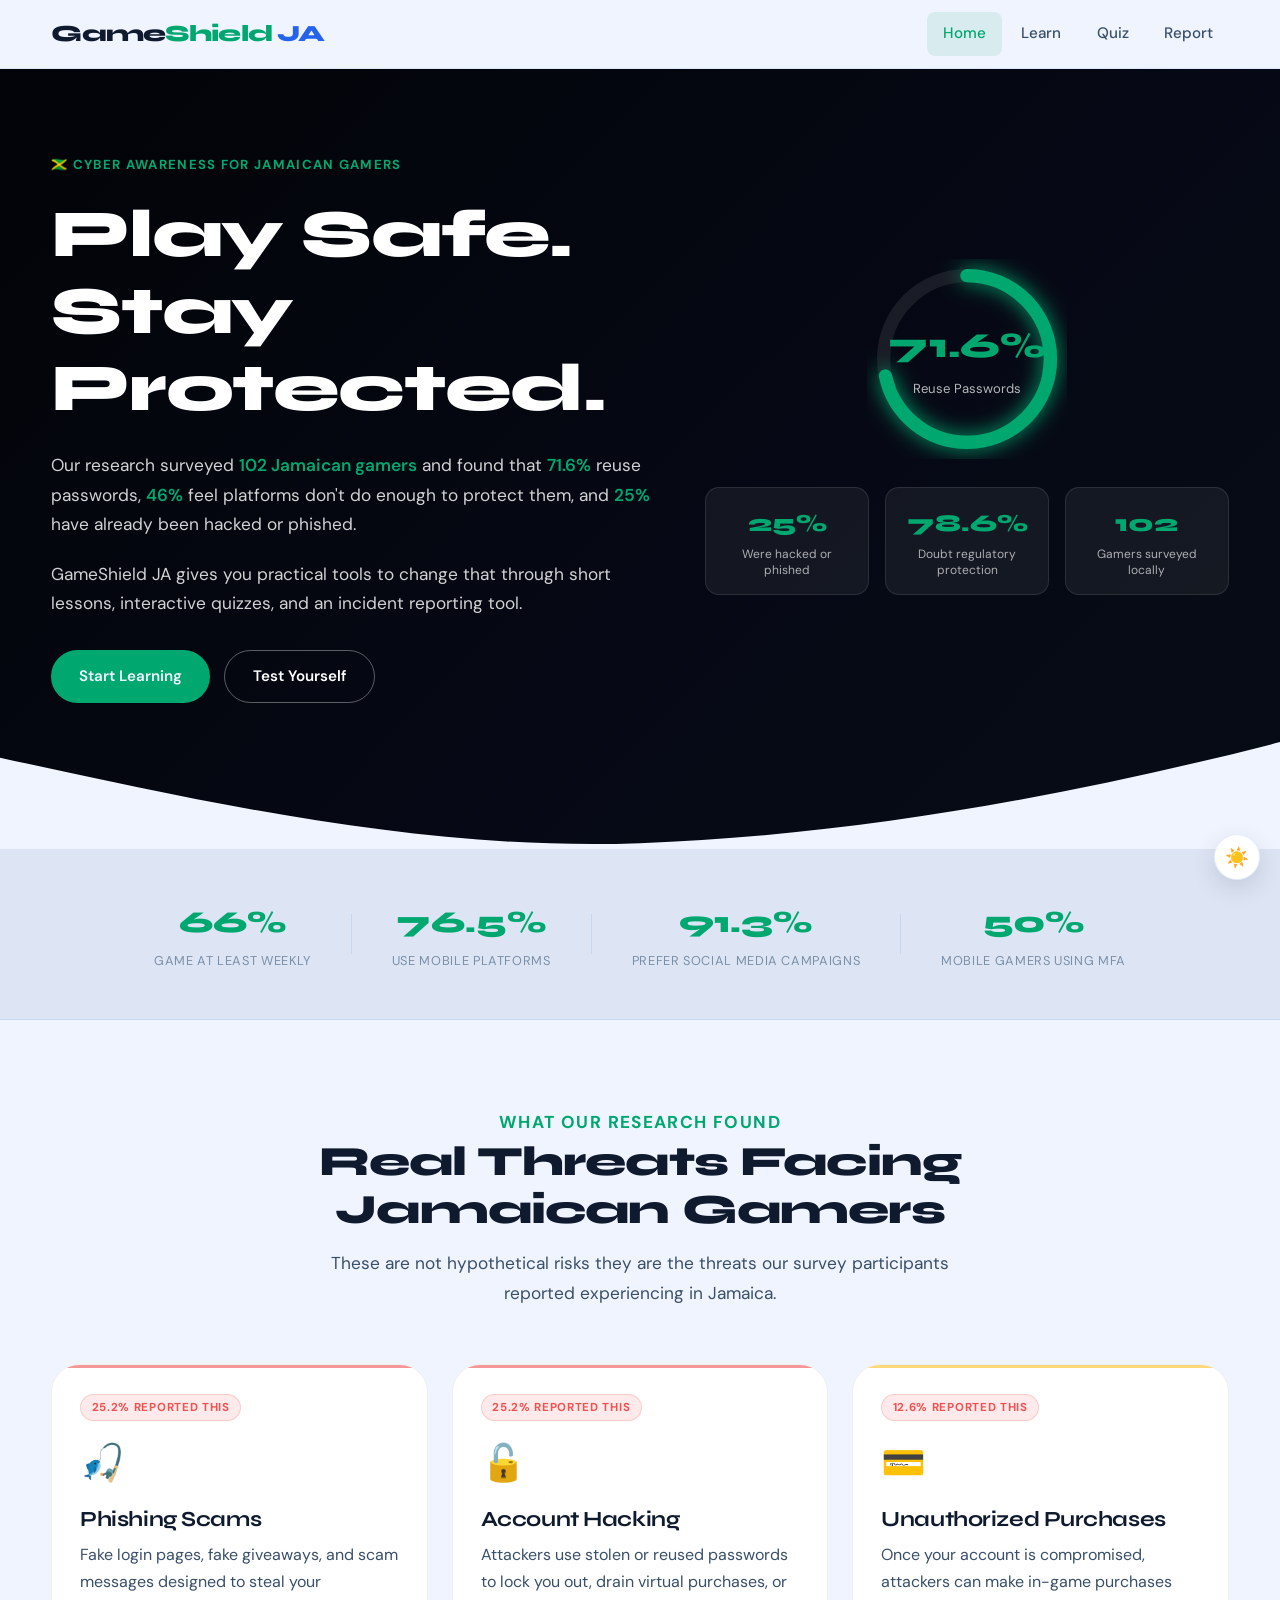
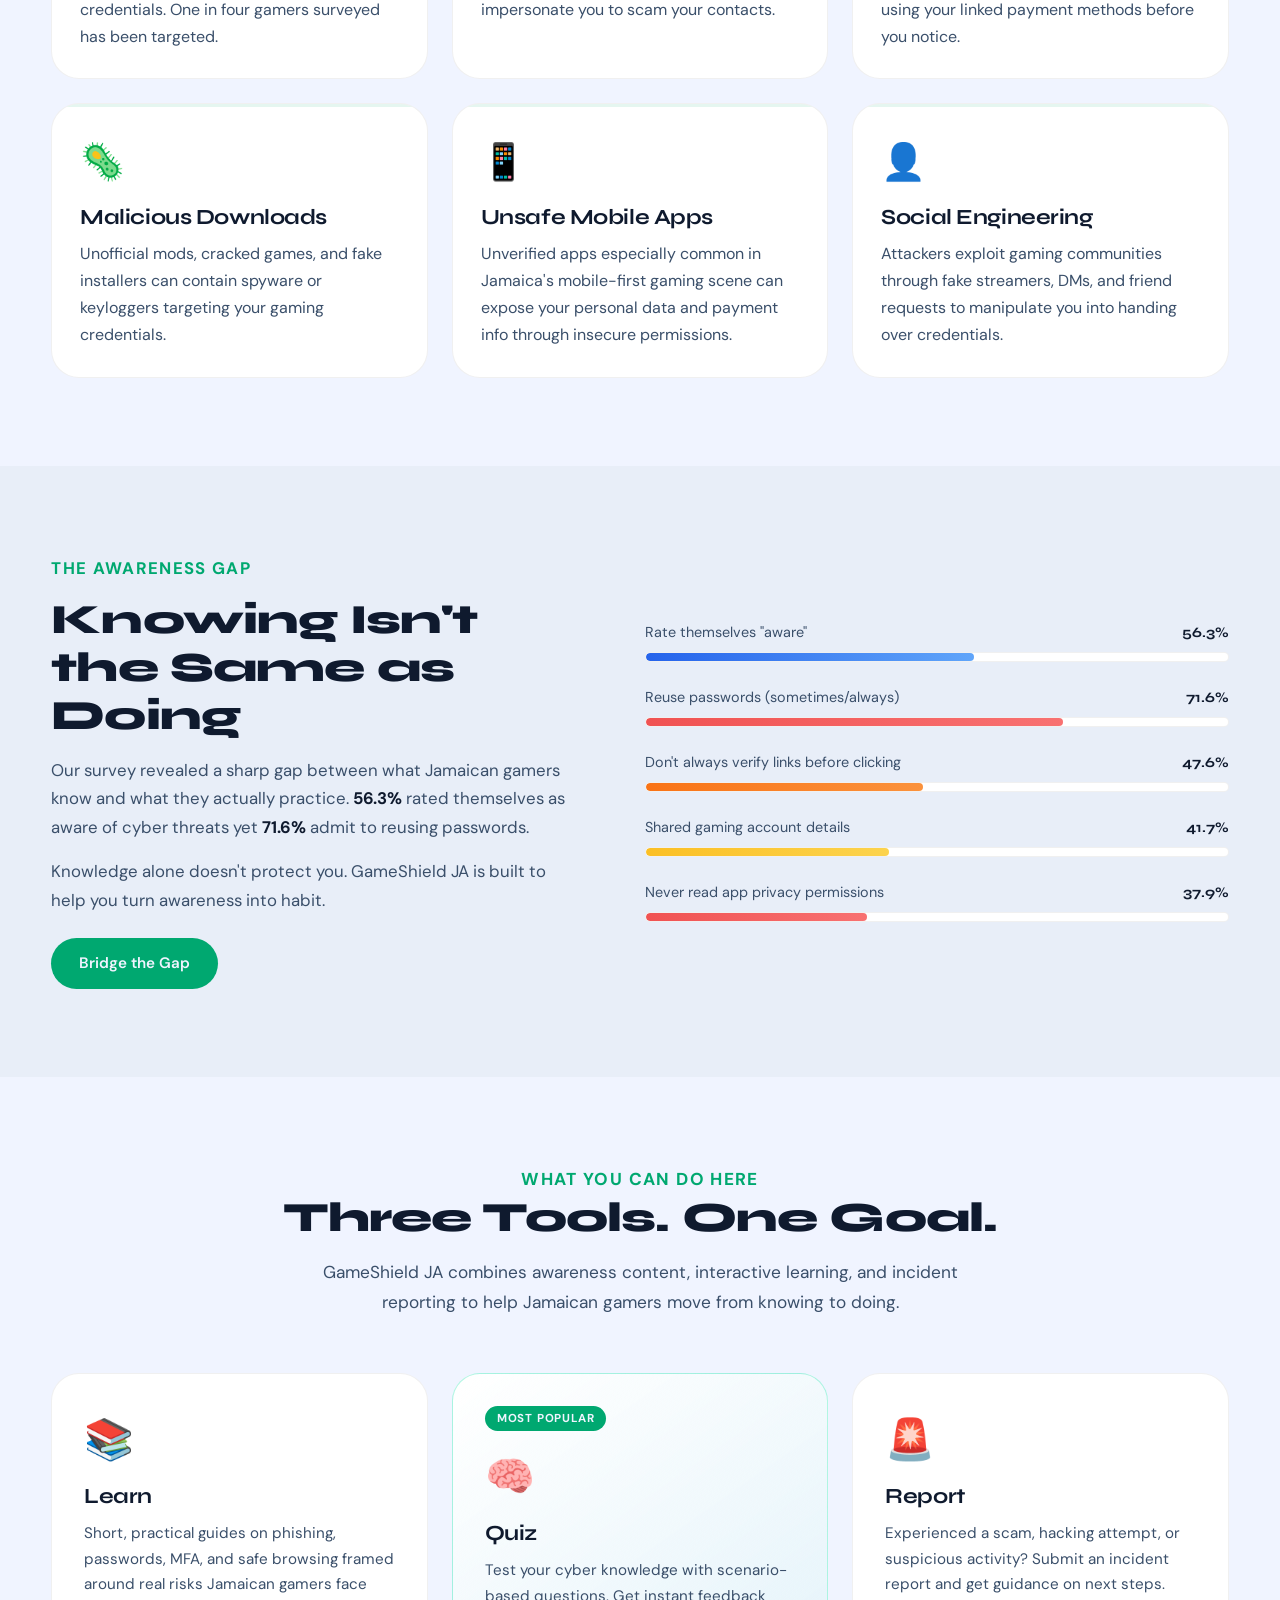
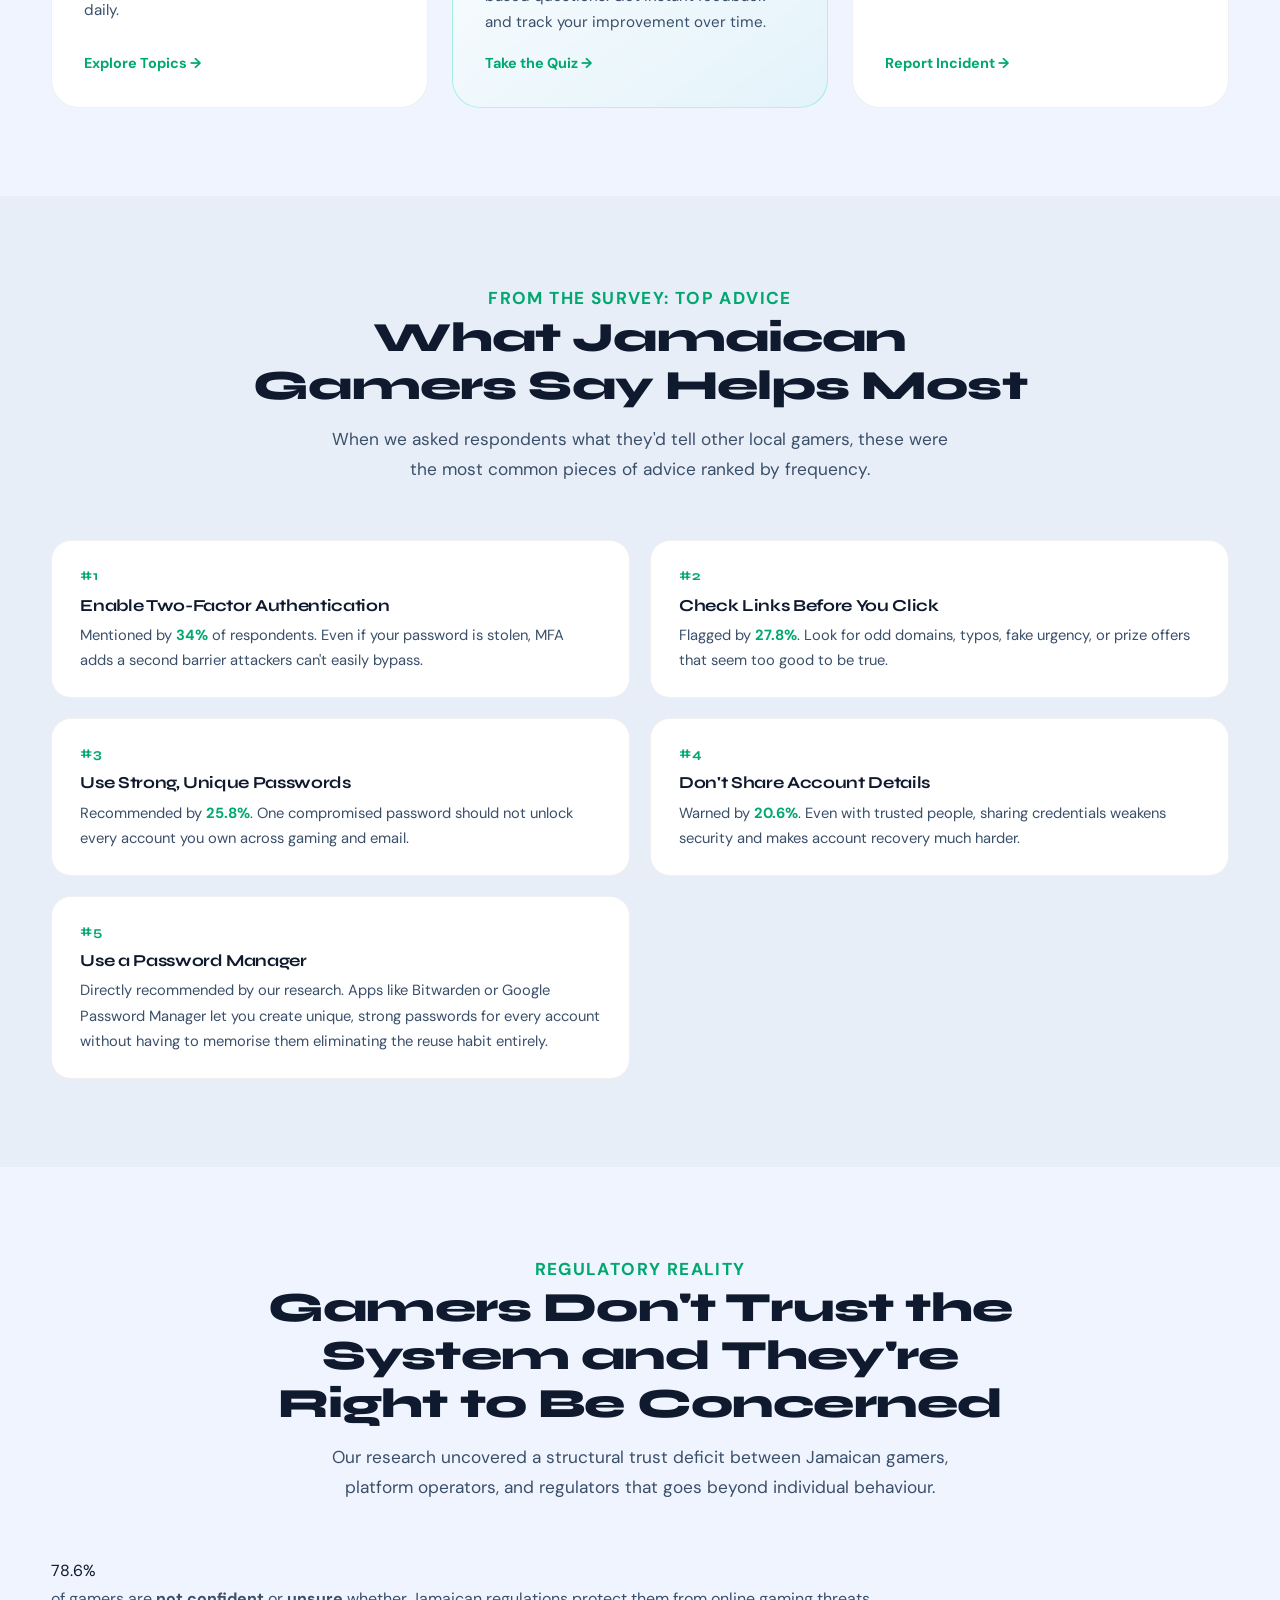
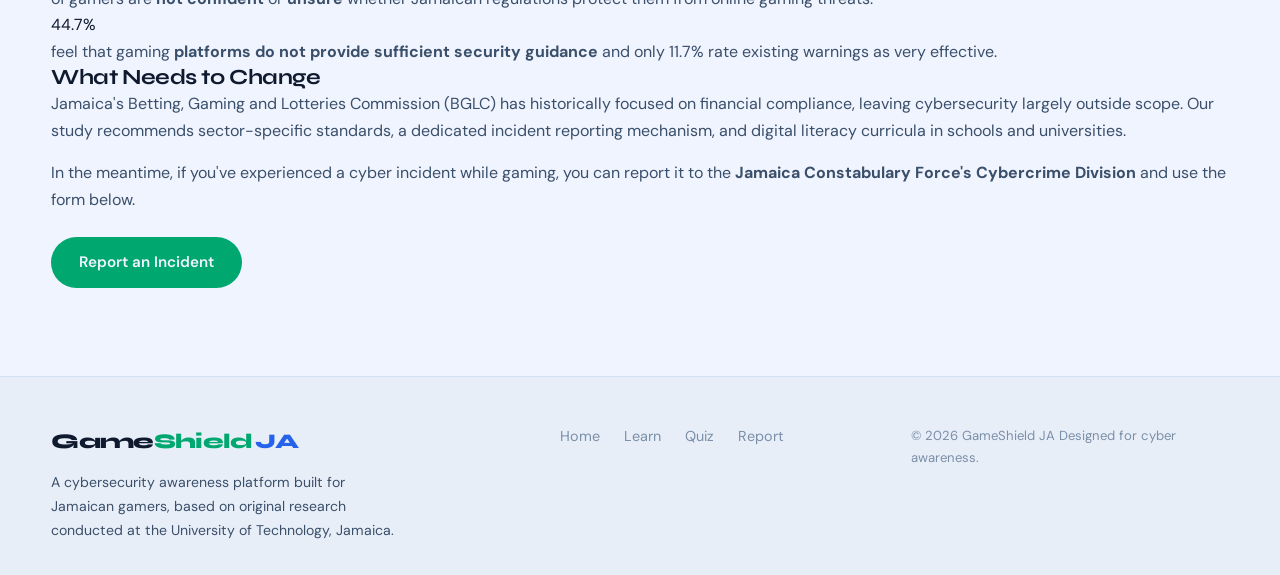
==== commit 33caf96a: "Update index.html" ====
--- a/index.html
+++ b/index.html
@@ -251,7 +251,7 @@
           <div class="tip-card">
             <span class="tip-rank">#5</span>
             <h3>Use a Password Manager</h3>
-            <p>Directly recommended by our research. Apps like Bitwarden or Google Password Manager let you create unique, strong passwords for every account without having to memorise them — eliminating the reuse habit entirely.</p>
+            <p>Directly recommended by our research. Apps like Bitwarden or Google Password Manager let you create unique, strong passwords for every account without having to memorise them eliminating the reuse habit entirely.</p>
           </div>
         </div>
       </div>
@@ -262,7 +262,7 @@
       <div class="container">
         <div class="section-heading">
           <p class="section-tag">Regulatory Reality</p>
-          <h2>Gamers Don't Trust the System — And They're Right to Be Concerned</h2>
+          <h2>Gamers Don't Trust the System and They're Right to Be Concerned</h2>
           <p>Our research uncovered a structural trust deficit between Jamaican gamers, platform operators, and regulators that goes beyond individual behaviour.</p>
         </div>
         <div class="trust-gap-grid">
@@ -272,12 +272,12 @@
           </div>
           <div class="trust-stat-card">
             <span class="tg-num">44.7%</span>
-            <p>feel that gaming <strong>platforms do not provide sufficient security guidance</strong> — and only 11.7% rate existing warnings as very effective.</p>
+            <p>feel that gaming <strong>platforms do not provide sufficient security guidance</strong> and only 11.7% rate existing warnings as very effective.</p>
           </div>
           <div class="trust-gap-text">
             <h3>What Needs to Change</h3>
             <p>Jamaica's Betting, Gaming and Lotteries Commission (BGLC) has historically focused on financial compliance, leaving cybersecurity largely outside scope. Our study recommends sector-specific standards, a dedicated incident reporting mechanism, and digital literacy curricula in schools and universities.</p>
-            <p style="margin-top:.875rem">In the meantime, if you've experienced a cyber incident while gaming, you can report it to the <strong>Jamaica Constabulary Force's Cybercrime Division</strong> — and use the form below.</p>
+            <p style="margin-top:.875rem">In the meantime, if you've experienced a cyber incident while gaming, you can report it to the <strong>Jamaica Constabulary Force's Cybercrime Division</strong> and use the form below.</p>
             <a href="report.html" class="btn btn-primary" style="margin-top:1.5rem; display:inline-flex">Report an Incident</a>
           </div>
         </div>
